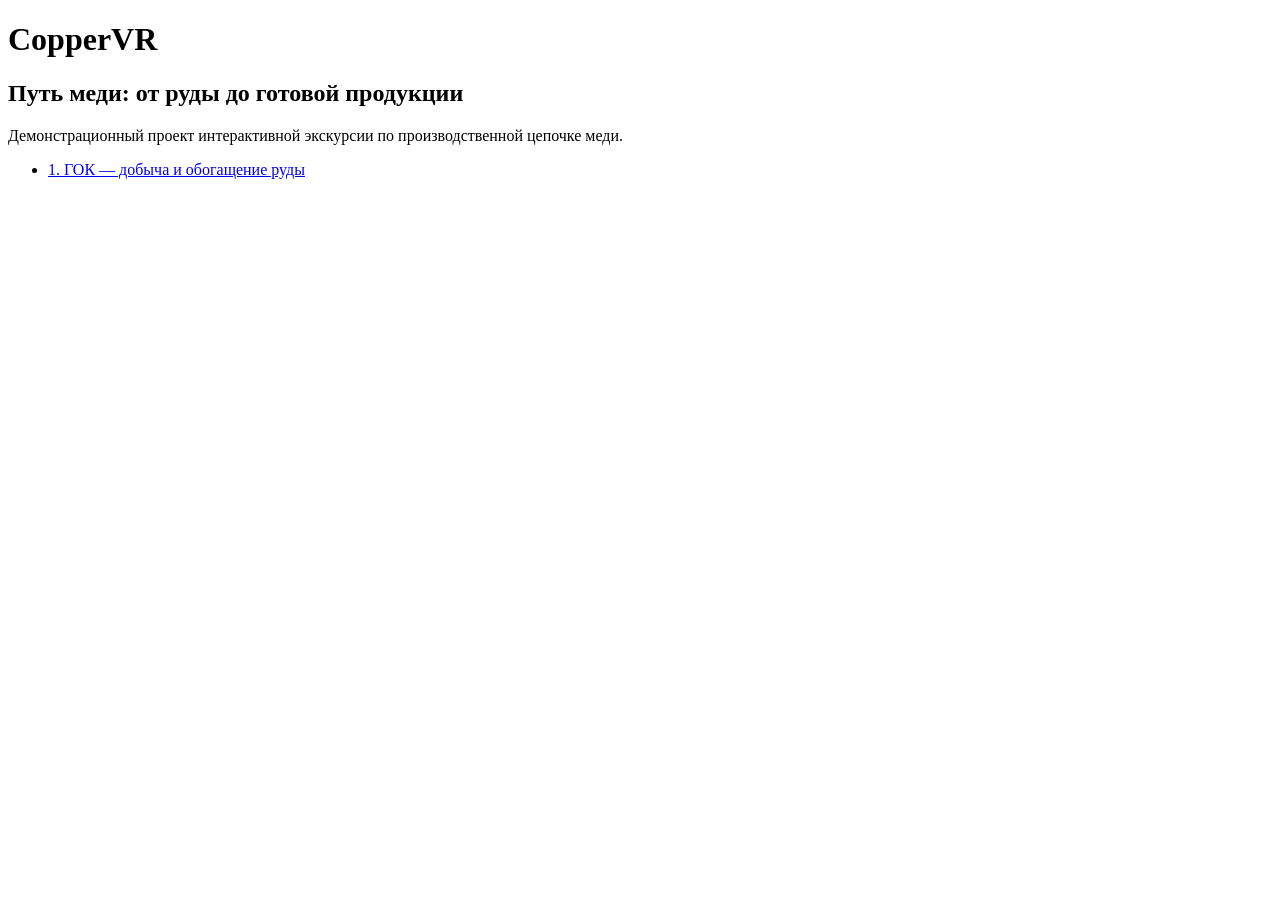
==== index.html @ 90a60c49 "Add files via upload" ====
<!DOCTYPE html>
<html lang="ru">
<head>
  <meta charset="UTF-8">
  <meta name="viewport" content="width=device-width, initial-scale=1.0">
  <title>CopperVR</title>
</head>
<body>
  <h1>CopperVR</h1>
  <h2>Путь меди: от руды до готовой продукции</h2>

  <p>Демонстрационный проект интерактивной экскурсии по производственной цепочке меди.</p>

  <ul>
    <li><a href="pages/gok.html">1. ГОК — добыча и обогащение руды</a></li>
  </ul>
</body>
</html>
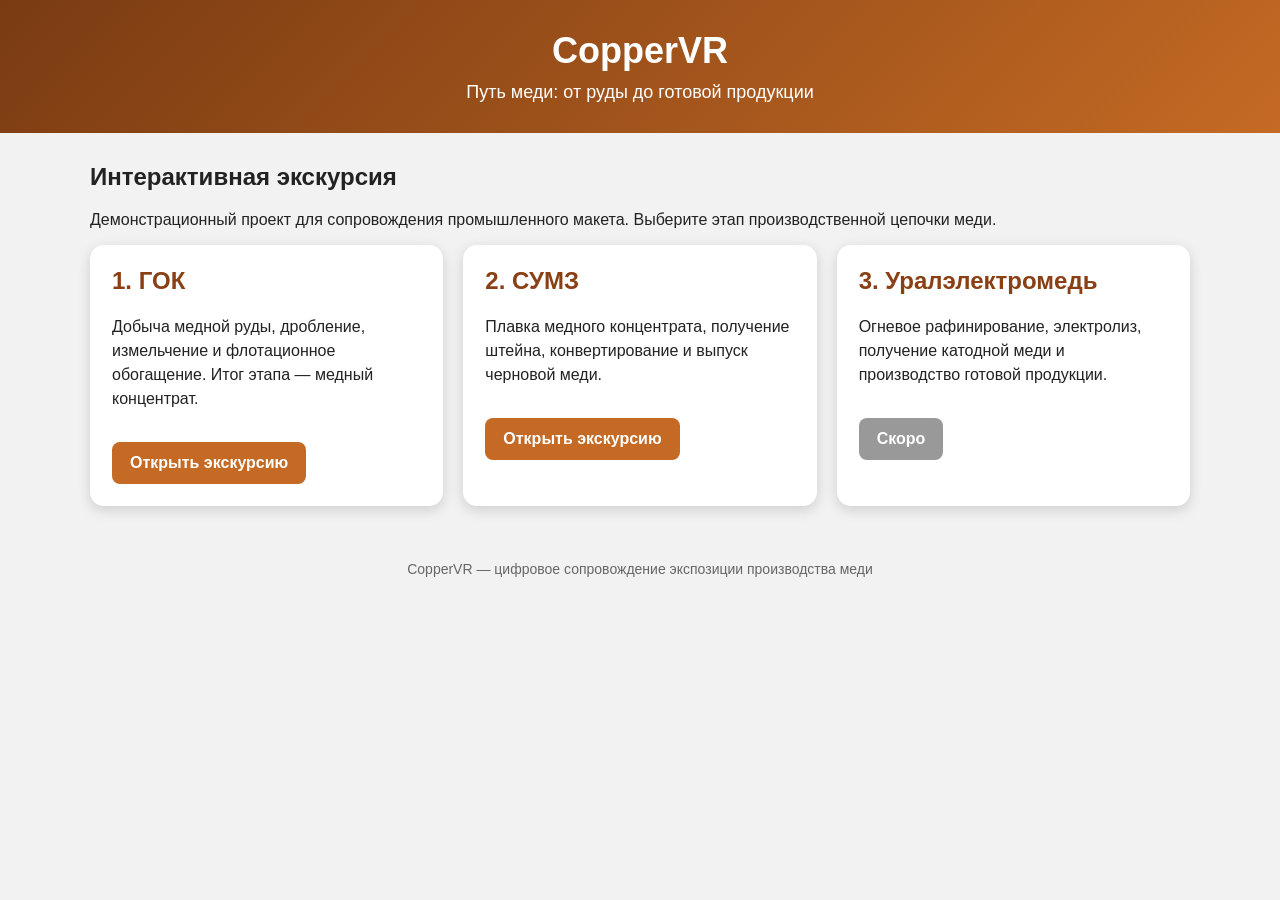
==== commit 3f6651ab: "Add files via upload" ====
--- a/index.html
+++ b/index.html
@@ -4,15 +4,134 @@
   <meta charset="UTF-8">
   <meta name="viewport" content="width=device-width, initial-scale=1.0">
   <title>CopperVR</title>
+
+  <style>
+    body {
+      margin: 0;
+      font-family: Arial, sans-serif;
+      background: #f2f2f2;
+      color: #222;
+    }
+
+    header {
+      background: linear-gradient(135deg, #7a3b12, #c46a24);
+      color: white;
+      padding: 30px 20px;
+      text-align: center;
+    }
+
+    header h1 {
+      margin: 0;
+      font-size: 36px;
+    }
+
+    header p {
+      margin: 10px 0 0;
+      font-size: 18px;
+    }
+
+    .container {
+      max-width: 1100px;
+      margin: 30px auto;
+      padding: 0 15px;
+    }
+
+    .cards {
+      display: grid;
+      grid-template-columns: repeat(auto-fit, minmax(260px, 1fr));
+      gap: 20px;
+    }
+
+    .card {
+      background: white;
+      border-radius: 14px;
+      padding: 22px;
+      box-shadow: 0 4px 14px rgba(0,0,0,0.15);
+    }
+
+    .card h2 {
+      margin-top: 0;
+      color: #8a3f14;
+    }
+
+    .card p {
+      line-height: 1.5;
+    }
+
+    .button {
+      display: inline-block;
+      margin-top: 15px;
+      padding: 12px 18px;
+      background: #c46a24;
+      color: white;
+      text-decoration: none;
+      border-radius: 8px;
+      font-weight: bold;
+    }
+
+    .button.disabled {
+      background: #999;
+      pointer-events: none;
+    }
+
+    footer {
+      text-align: center;
+      padding: 25px;
+      color: #666;
+      font-size: 14px;
+    }
+  </style>
 </head>
+
 <body>
+
+<header>
   <h1>CopperVR</h1>
-  <h2>Путь меди: от руды до готовой продукции</h2>
+  <p>Путь меди: от руды до готовой продукции</p>
+</header>
 
-  <p>Демонстрационный проект интерактивной экскурсии по производственной цепочке меди.</p>
+<div class="container">
+  <h2>Интерактивная экскурсия</h2>
+  <p>
+    Демонстрационный проект для сопровождения промышленного макета.
+    Выберите этап производственной цепочки меди.
+  </p>
 
-  <ul>
-    <li><a href="pages/gok.html">1. ГОК — добыча и обогащение руды</a></li>
-  </ul>
+  <div class="cards">
+
+    <div class="card">
+      <h2>1. ГОК</h2>
+      <p>
+        Добыча медной руды, дробление, измельчение и флотационное обогащение.
+        Итог этапа — медный концентрат.
+      </p>
+      <a class="button" href="pages/gok.html">Открыть экскурсию</a>
+    </div>
+
+    <div class="card">
+      <h2>2. СУМЗ</h2>
+      <p>
+        Плавка медного концентрата, получение штейна, конвертирование
+        и выпуск черновой меди.
+      </p>
+      <a class="button" href="pages/sumz.html">Открыть экскурсию</a>
+    </div>
+
+    <div class="card">
+      <h2>3. Уралэлектромедь</h2>
+      <p>
+        Огневое рафинирование, электролиз, получение катодной меди
+        и производство готовой продукции.
+      </p>
+      <a class="button disabled" href="#">Скоро</a>
+    </div>
+
+  </div>
+</div>
+
+<footer>
+  CopperVR — цифровое сопровождение экспозиции производства меди
+</footer>
+
 </body>
 </html>
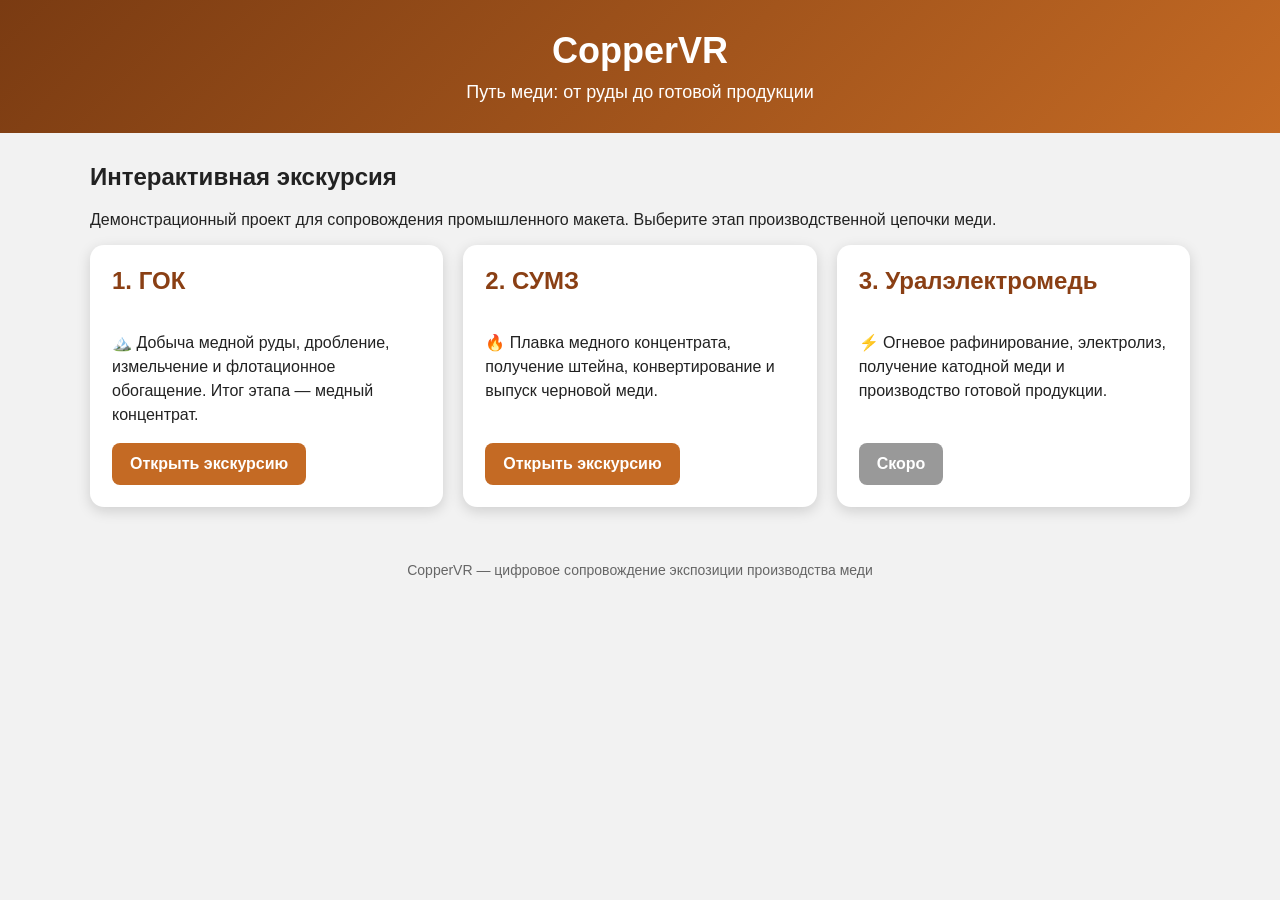
==== commit c257b33f: "Add files via upload" ====
--- a/index.html
+++ b/index.html
@@ -4,83 +4,7 @@
   <meta charset="UTF-8">
   <meta name="viewport" content="width=device-width, initial-scale=1.0">
   <title>CopperVR</title>
-
-  <style>
-    body {
-      margin: 0;
-      font-family: Arial, sans-serif;
-      background: #f2f2f2;
-      color: #222;
-    }
-
-    header {
-      background: linear-gradient(135deg, #7a3b12, #c46a24);
-      color: white;
-      padding: 30px 20px;
-      text-align: center;
-    }
-
-    header h1 {
-      margin: 0;
-      font-size: 36px;
-    }
-
-    header p {
-      margin: 10px 0 0;
-      font-size: 18px;
-    }
-
-    .container {
-      max-width: 1100px;
-      margin: 30px auto;
-      padding: 0 15px;
-    }
-
-    .cards {
-      display: grid;
-      grid-template-columns: repeat(auto-fit, minmax(260px, 1fr));
-      gap: 20px;
-    }
-
-    .card {
-      background: white;
-      border-radius: 14px;
-      padding: 22px;
-      box-shadow: 0 4px 14px rgba(0,0,0,0.15);
-    }
-
-    .card h2 {
-      margin-top: 0;
-      color: #8a3f14;
-    }
-
-    .card p {
-      line-height: 1.5;
-    }
-
-    .button {
-      display: inline-block;
-      margin-top: 15px;
-      padding: 12px 18px;
-      background: #c46a24;
-      color: white;
-      text-decoration: none;
-      border-radius: 8px;
-      font-weight: bold;
-    }
-
-    .button.disabled {
-      background: #999;
-      pointer-events: none;
-    }
-
-    footer {
-      text-align: center;
-      padding: 25px;
-      color: #666;
-      font-size: 14px;
-    }
-  </style>
+  <link rel="stylesheet" href="assets/css/style.css">
 </head>
 
 <body>
@@ -102,7 +26,7 @@
     <div class="card">
       <h2>1. ГОК</h2>
       <p>
-        Добыча медной руды, дробление, измельчение и флотационное обогащение.
+        🏔️ Добыча медной руды, дробление, измельчение и флотационное обогащение.
         Итог этапа — медный концентрат.
       </p>
       <a class="button" href="pages/gok.html">Открыть экскурсию</a>
@@ -111,18 +35,18 @@
     <div class="card">
       <h2>2. СУМЗ</h2>
       <p>
-        Плавка медного концентрата, получение штейна, конвертирование
+        🔥 Плавка медного концентрата, получение штейна, конвертирование
         и выпуск черновой меди.
-      </p>
+         </p>
       <a class="button" href="pages/sumz.html">Открыть экскурсию</a>
     </div>
 
     <div class="card">
       <h2>3. Уралэлектромедь</h2>
       <p>
-        Огневое рафинирование, электролиз, получение катодной меди
+        ⚡ Огневое рафинирование, электролиз, получение катодной меди
         и производство готовой продукции.
-      </p>
+         </p>
       <a class="button disabled" href="#">Скоро</a>
     </div>
 
--- a/assets/css/style.css
+++ b/assets/css/style.css
@@ -0,0 +1,81 @@
+body {
+    margin: 0;
+    font-family: Arial, sans-serif;
+    background: #f2f2f2;
+    color: #222;
+}
+
+header {
+    background: linear-gradient(135deg, #7a3b12, #c46a24);
+    color: white;
+    padding: 30px 20px;
+    text-align: center;
+}
+
+header h1 {
+    margin: 0;
+    font-size: 36px;
+}
+
+header p {
+    margin: 10px 0 0;
+    font-size: 18px;
+}
+
+.container {
+    max-width: 1100px;
+    margin: 30px auto;
+    padding: 0 15px;
+}
+
+.cards {
+    display: grid;
+    grid-template-columns: repeat(auto-fit, minmax(260px, 1fr));
+    gap: 20px;
+    align-items: stretch;
+}
+
+.card {
+    background: white;
+    border-radius: 14px;
+    padding: 22px;
+    box-shadow: 0 4px 14px rgba(0,0,0,0.15);
+
+    display: flex;
+    flex-direction: column;
+    min-height: 200px;
+}
+
+.card h2 {
+    margin-top: 0;
+    color: #8a3f14;
+}
+
+.card p {
+line-height: 1.5;
+flex: 1;
+}
+
+.button {
+    display: inline-block;
+    margin-top: auto;
+    padding: 12px 18px;
+    background: #c46a24;
+    color: white;
+    text-decoration: none;
+    border-radius: 8px;
+    font-weight: bold;
+    align-self: flex-start;
+}
+
+.button.disabled {
+    background: #999;
+    pointer-events: none;
+}
+
+footer {
+    text-align: center;
+    padding: 25px;
+    color: #666;
+    font-size: 14px;
+}
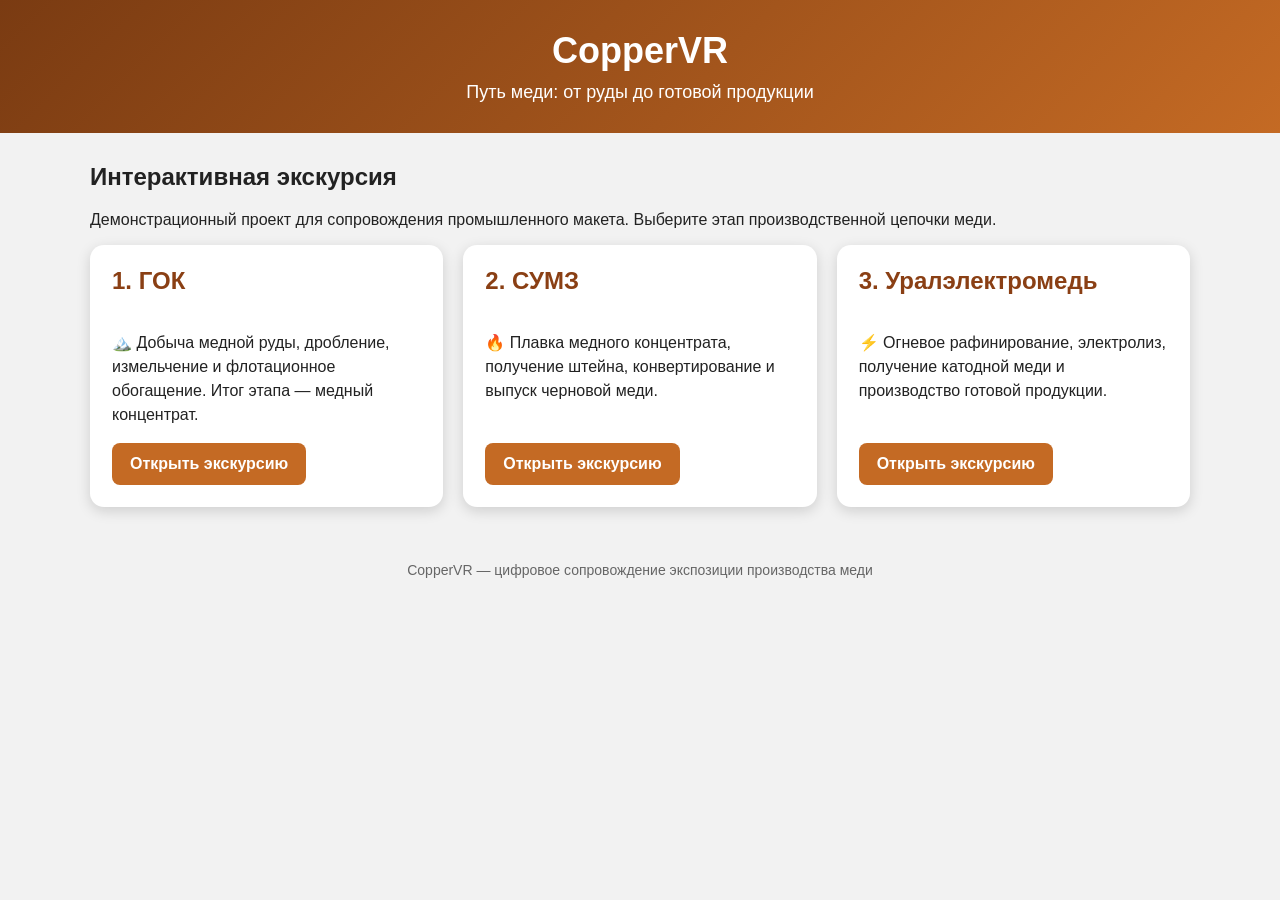
==== commit 7facd5fa: "Add files via upload" ====
--- a/index.html
+++ b/index.html
@@ -47,7 +47,7 @@
         ⚡ Огневое рафинирование, электролиз, получение катодной меди
         и производство готовой продукции.
          </p>
-      <a class="button disabled" href="#">Скоро</a>
+      <a class="button" href="pages/elem.html">Открыть экскурсию</a>
     </div>
 
   </div>
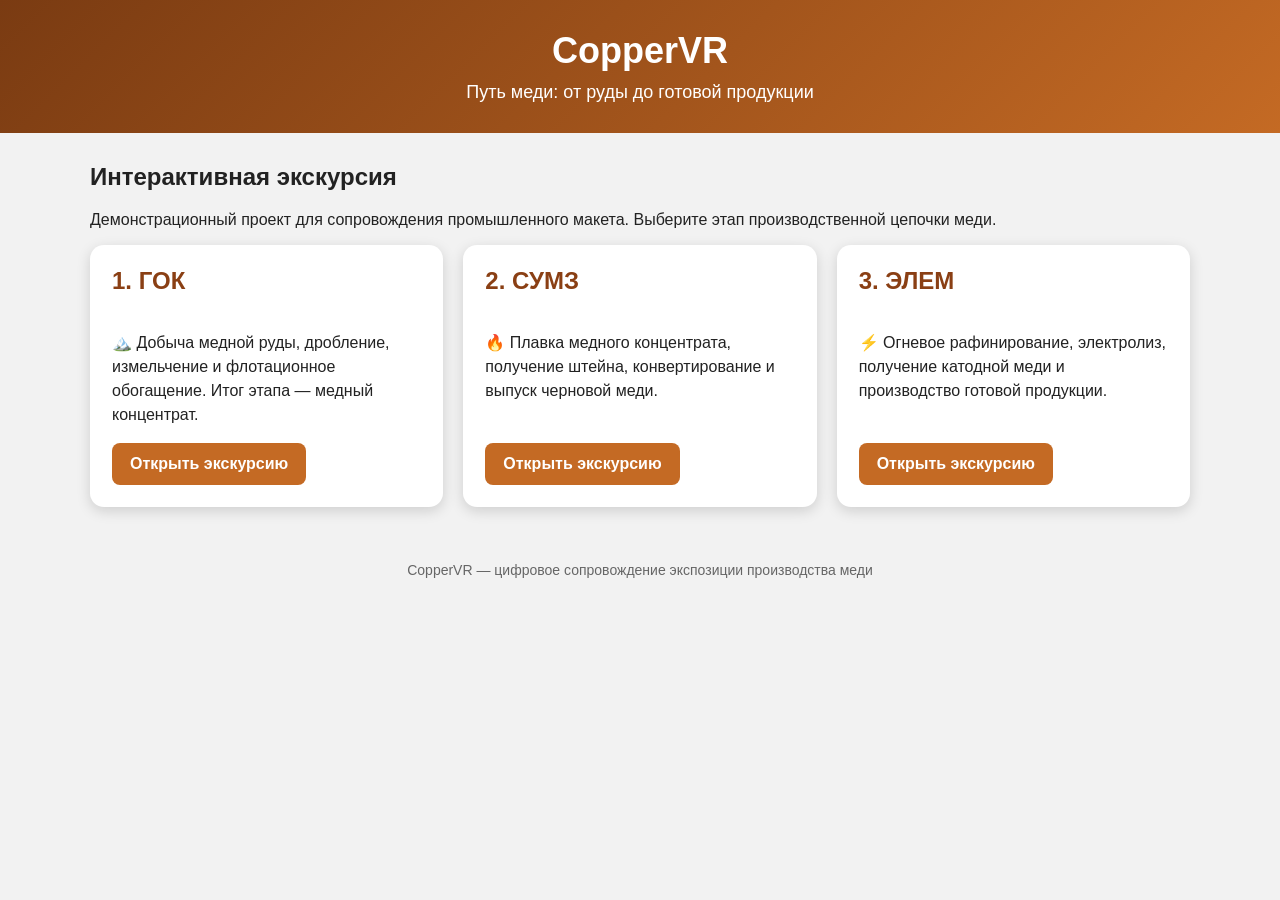
==== commit e4e01406: "Add files via upload" ====
--- a/index.html
+++ b/index.html
@@ -42,7 +42,7 @@
     </div>
 
     <div class="card">
-      <h2>3. Уралэлектромедь</h2>
+      <h2>3. ЭЛЕМ</h2>
       <p>
         ⚡ Огневое рафинирование, электролиз, получение катодной меди
         и производство готовой продукции.
